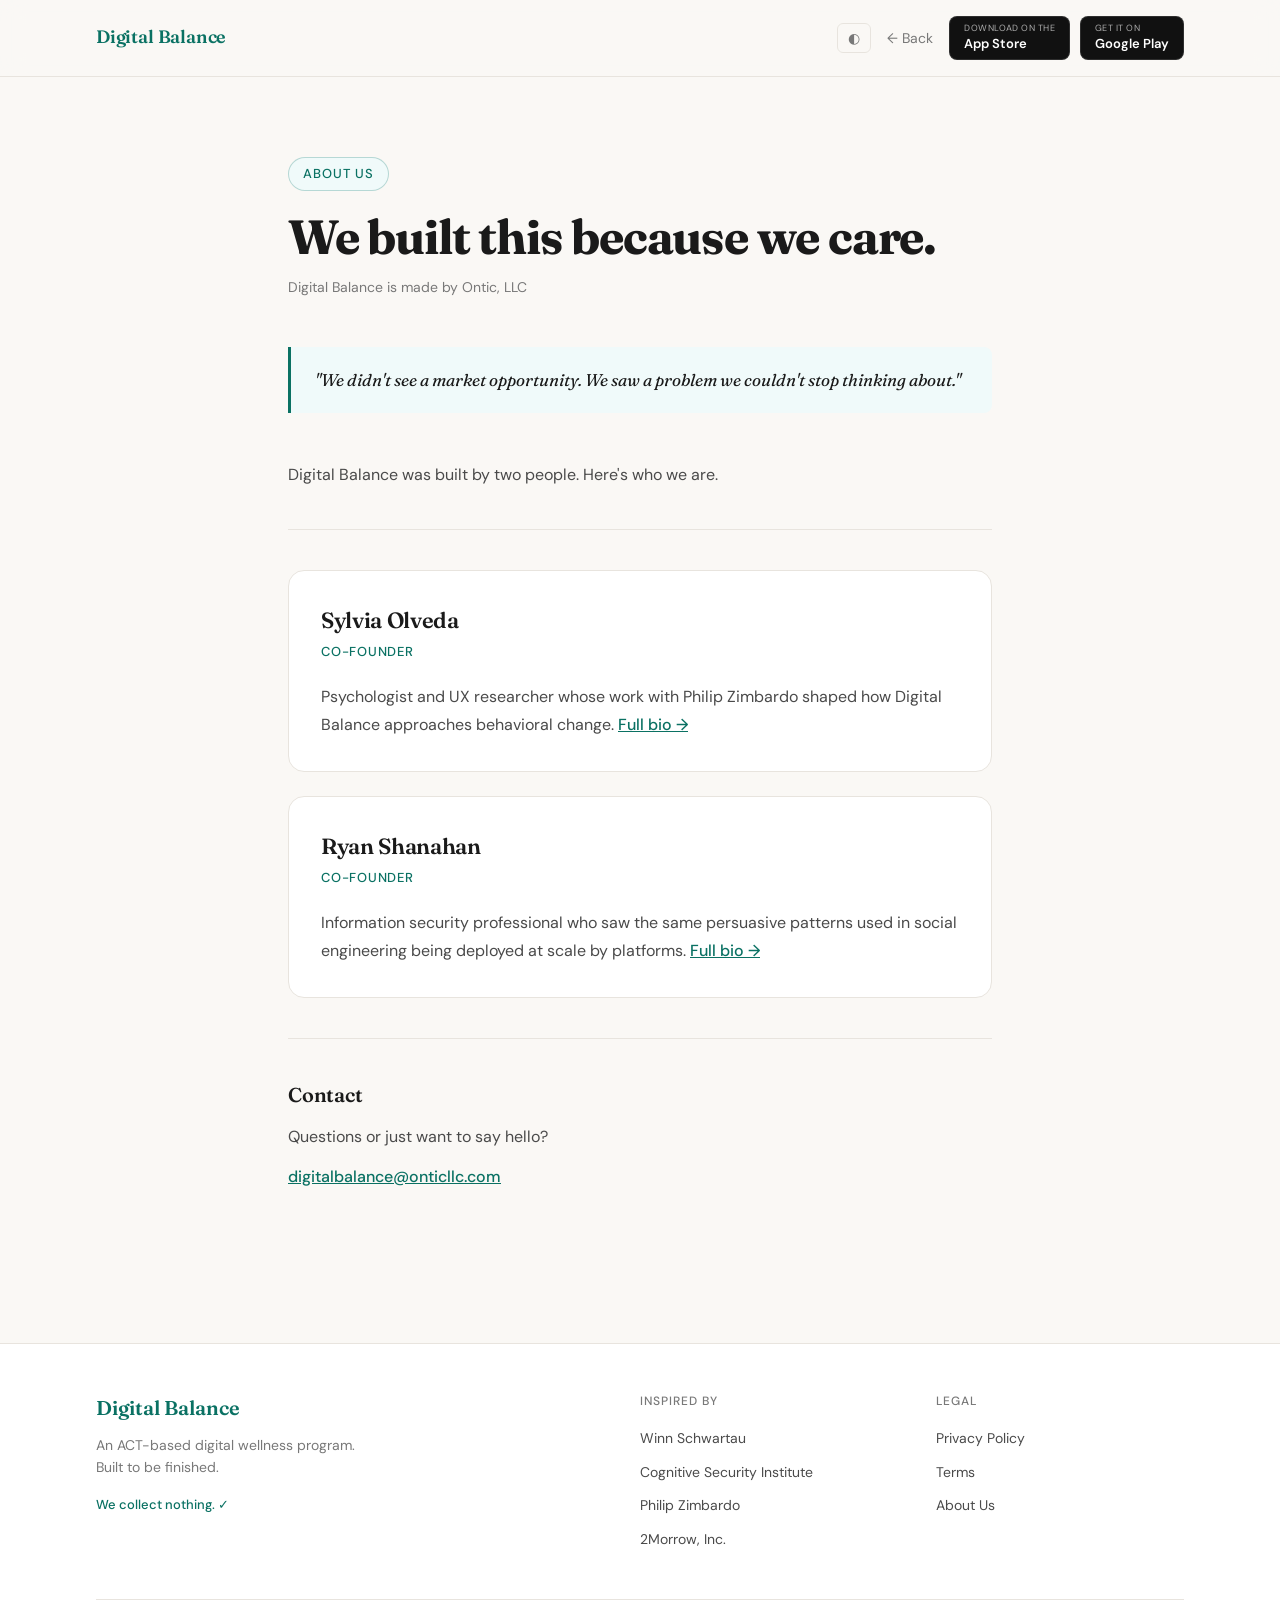
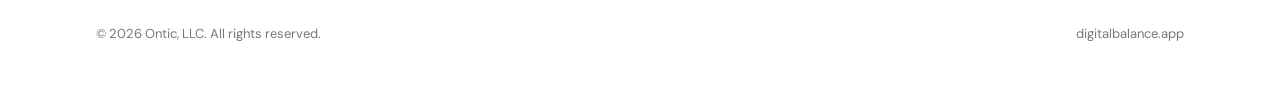
==== about.html @ 49942af8 "feat: replace buy buttons with App Store / Google Play badge placeholders Removes all "Start the Pro" ====
<!DOCTYPE html>
<html lang="en">
<head>
  <meta charset="UTF-8">
  <meta name="viewport" content="width=device-width, initial-scale=1.0">
  <meta name="description" content="About Digital Balance — the people who built it and why.">
  <title>About Us — Digital Balance</title>
  <link rel="preconnect" href="https://fonts.googleapis.com">
  <link rel="preconnect" href="https://fonts.gstatic.com" crossorigin>
  <link href="https://fonts.googleapis.com/css2?family=Fraunces:ital,opsz,wght@0,9..144,300;0,9..144,400;0,9..144,600;0,9..144,700;1,9..144,300;1,9..144,400&family=DM+Sans:wght@300;400;500&display=swap" rel="stylesheet">
  <style>
    *, *::before, *::after { box-sizing: border-box; margin: 0; padding: 0; }

    :root {
      --teal: #0a7163;
      --teal-light: #0d9488;
      --teal-bg: #f0fafa;
      --cream: #faf8f5;
      --ink: #1a1a1a;
      --ink-soft: #4a4a4a;
      --ink-muted: #787878;
      --border: #e8e4de;
      --card-bg: #ffffff;
      --page-bg: var(--cream);
      --max-w: 72rem;
    }

    @media (prefers-color-scheme: dark) {
      :root {
        --cream: #141210;
        --teal-bg: #0d2420;
        --ink: #f0ede8;
        --ink-soft: #c8c4be;
        --ink-muted: #8a8680;
        --border: #2a2722;
        --card-bg: #1e1c19;
        --page-bg: var(--cream);
      }
    }

    [data-theme="dark"] {
      --cream: #141210;
      --teal-bg: #0d2420;
      --ink: #f0ede8;
      --ink-soft: #c8c4be;
      --ink-muted: #8a8680;
      --border: #2a2722;
      --card-bg: #1e1c19;
      --page-bg: var(--cream);
    }

    [data-theme="light"] {
      --cream: #faf8f5;
      --teal-bg: #f0fafa;
      --ink: #1a1a1a;
      --ink-soft: #4a4a4a;
      --ink-muted: #787878;
      --border: #e8e4de;
      --card-bg: #ffffff;
      --page-bg: var(--cream);
    }

    html { scroll-behavior: smooth; }

    body {
      font-family: 'DM Sans', system-ui, sans-serif;
      background: var(--page-bg);
      color: var(--ink);
      line-height: 1.6;
      font-size: 1rem;
      transition: background 0.2s, color 0.2s;
    }

    .container {
      width: 100%;
      max-width: var(--max-w);
      margin: 0 auto;
      padding: 0 clamp(1rem, 5vw, 2rem);
    }

    nav {
      position: sticky;
      top: 0;
      z-index: 100;
      background: color-mix(in srgb, var(--page-bg) 85%, transparent);
      backdrop-filter: blur(12px);
      -webkit-backdrop-filter: blur(12px);
      border-bottom: 1px solid var(--border);
    }

    .nav-inner {
      display: flex;
      align-items: center;
      justify-content: space-between;
      padding: 1rem clamp(1rem, 5vw, 2rem);
      max-width: var(--max-w);
      margin: 0 auto;
    }

    .nav-logo {
      font-family: 'Fraunces', Georgia, serif;
      font-size: 1.125rem;
      font-weight: 600;
      color: var(--teal);
      text-decoration: none;
      letter-spacing: -0.01em;
    }

    .nav-actions {
      display: flex;
      align-items: center;
      gap: 1rem;
    }

    .theme-toggle {
      background: none;
      border: 1px solid var(--border);
      border-radius: 6px;
      color: var(--ink-muted);
      cursor: pointer;
      padding: 0.375rem 0.625rem;
      font-size: 0.875rem;
      transition: border-color 0.15s, color 0.15s;
    }

    .theme-toggle:hover { border-color: var(--teal); color: var(--teal); }

    .nav-cta {
      background: var(--teal);
      color: #fff;
      border: none;
      border-radius: 6px;
      padding: 0.5rem 1rem;
      font-family: 'DM Sans', sans-serif;
      font-size: 0.875rem;
      font-weight: 500;
      cursor: pointer;
      text-decoration: none;
      transition: opacity 0.15s;
    }

    .nav-cta:hover { opacity: 0.88; }

    .nav-back {
      color: var(--ink-muted);
      font-family: 'DM Sans', sans-serif;
      font-size: 0.875rem;
      font-weight: 400;
      text-decoration: none;
      transition: color 0.15s;
    }

    .nav-back:hover { color: var(--teal); }

    /* ── Content ── */
    .policy-wrap {
      max-width: 48rem;
      margin: 0 auto;
      padding: clamp(3rem, 8vw, 5rem) clamp(1rem, 5vw, 2rem) clamp(4rem, 10vw, 7rem);
    }

    .policy-eyebrow {
      display: inline-block;
      font-size: 0.8125rem;
      font-weight: 500;
      letter-spacing: 0.08em;
      text-transform: uppercase;
      color: var(--teal);
      margin-bottom: 1.25rem;
      background: var(--teal-bg);
      padding: 0.375rem 0.875rem;
      border-radius: 100px;
      border: 1px solid color-mix(in srgb, var(--teal) 25%, transparent);
    }

    .policy-title {
      font-family: 'Fraunces', Georgia, serif;
      font-size: clamp(2rem, 5vw, 3rem);
      font-weight: 700;
      line-height: 1.1;
      letter-spacing: -0.025em;
      color: var(--ink);
      margin-bottom: 0.75rem;
    }

    .policy-meta {
      font-size: 0.875rem;
      color: var(--ink-muted);
      margin-bottom: 3rem;
    }

    .policy-irony {
      background: var(--teal-bg);
      border-left: 3px solid var(--teal);
      border-radius: 0 8px 8px 0;
      padding: 1.25rem 1.5rem;
      margin-bottom: 3rem;
      font-family: 'Fraunces', Georgia, serif;
      font-style: italic;
      font-size: 1.0625rem;
      color: var(--ink);
      line-height: 1.55;
    }

    .policy-section {
      margin-bottom: 2.5rem;
    }

    .policy-section h2 {
      font-family: 'Fraunces', Georgia, serif;
      font-size: 1.25rem;
      font-weight: 600;
      color: var(--ink);
      letter-spacing: -0.01em;
      margin-bottom: 0.75rem;
    }

    .policy-section p {
      font-size: 1rem;
      color: var(--ink-soft);
      line-height: 1.75;
      margin-bottom: 0.75rem;
    }

    .policy-section p:last-child { margin-bottom: 0; }

    .divider {
      border: none;
      border-top: 1px solid var(--border);
      margin: 2.5rem 0;
    }

    /* ── Bio cards ── */
    .bio-card {
      background: var(--card-bg);
      border: 1px solid var(--border);
      border-radius: 16px;
      padding: 2rem;
      margin-bottom: 1.5rem;
    }

    .bio-name {
      font-family: 'Fraunces', Georgia, serif;
      font-size: 1.375rem;
      font-weight: 600;
      color: var(--ink);
      letter-spacing: -0.015em;
      margin-bottom: 0.25rem;
    }

    .bio-role {
      font-size: 0.8125rem;
      font-weight: 500;
      letter-spacing: 0.06em;
      text-transform: uppercase;
      color: var(--teal);
      margin-bottom: 1.25rem;
    }

    .bio-body {
      font-size: 1rem;
      color: var(--ink-soft);
      line-height: 1.75;
    }

    .bio-body p { margin-bottom: 0.75rem; }
    .bio-body p:last-child { margin-bottom: 0; }

    .bio-placeholder {
      font-size: 0.9375rem;
      color: var(--ink-muted);
      font-style: italic;
      background: var(--teal-bg);
      border-radius: 8px;
      padding: 1rem 1.25rem;
      border: 1px dashed color-mix(in srgb, var(--teal) 30%, transparent);
    }

    /* ── Footer ── */
    footer {
      border-top: 1px solid var(--border);
      padding: 3rem 0;
      background: var(--card-bg);
    }

    .footer-inner {
      display: grid;
      grid-template-columns: 1fr;
      gap: 2rem;
    }

    @media (min-width: 700px) {
      .footer-inner {
        grid-template-columns: 2fr 1fr 1fr;
        gap: 3rem;
      }
    }

    .footer-brand {
      font-family: 'Fraunces', Georgia, serif;
      font-size: 1.25rem;
      font-weight: 600;
      color: var(--teal);
      margin-bottom: 0.625rem;
    }

    .footer-tagline {
      font-size: 0.875rem;
      color: var(--ink-muted);
      line-height: 1.6;
    }

    .footer-col h4 {
      font-size: 0.75rem;
      font-weight: 500;
      letter-spacing: 0.08em;
      text-transform: uppercase;
      color: var(--ink-muted);
      margin-bottom: 0.875rem;
    }

    .footer-col ul { list-style: none; }
    .footer-col li { margin-bottom: 0.5rem; }
    .footer-col a {
      font-size: 0.875rem;
      color: var(--ink-soft);
      text-decoration: none;
      transition: color 0.15s;
    }
    .footer-col a:hover { color: var(--teal); }

    .footer-bottom {
      margin-top: 2.5rem;
      padding-top: 1.5rem;
      border-top: 1px solid var(--border);
      display: flex;
      flex-wrap: wrap;
      justify-content: space-between;
      align-items: center;
      gap: 0.75rem;
    }

    .footer-bottom p {
      font-size: 0.8125rem;
      color: var(--ink-muted);
    }

    .footer-privacy {
      font-size: 0.8125rem;
      color: var(--teal);
      font-weight: 500;
    }

    .store-badges {
      display: flex;
      flex-wrap: wrap;
      gap: 0.625rem;
      align-items: center;
    }

    .badge-store {
      display: inline-flex;
      flex-direction: column;
      align-items: flex-start;
      background: #111111;
      color: #fff;
      border-radius: 10px;
      padding: 0.625rem 1.25rem;
      text-decoration: none;
      transition: opacity 0.15s, transform 0.1s;
      border: 1px solid rgba(255,255,255,0.12);
      min-width: 9rem;
    }

    .badge-store:hover { opacity: 0.82; }
    .badge-store:active { transform: scale(0.97); }

    .badge-store-sub {
      font-size: 0.6rem;
      font-weight: 400;
      letter-spacing: 0.05em;
      text-transform: uppercase;
      color: rgba(255,255,255,0.65);
      line-height: 1;
      margin-bottom: 0.1875rem;
    }

    .badge-store-name {
      font-family: 'DM Sans', sans-serif;
      font-size: 0.9375rem;
      font-weight: 600;
      color: #fff;
      line-height: 1.2;
    }

    .badge-store--sm {
      padding: 0.4375rem 0.875rem;
      border-radius: 8px;
      min-width: 0;
    }

    .badge-store--sm .badge-store-sub { font-size: 0.5625rem; }
    .badge-store--sm .badge-store-name { font-size: 0.8125rem; }
  </style>
</head>
<body>

  <nav>
    <div class="nav-inner">
      <a href="#" class="nav-logo">Digital Balance</a>
      <div class="nav-actions">
        <button class="theme-toggle" onclick="toggleTheme()" aria-label="Toggle dark mode">◐</button>
        <a href="index.html" class="nav-back">← Back</a>
        <div class="store-badges">
          <a href="#" class="badge-store badge-store--sm">
            <span class="badge-store-sub">Download on the</span>
            <span class="badge-store-name">App Store</span>
          </a>
          <a href="#" class="badge-store badge-store--sm">
            <span class="badge-store-sub">Get it on</span>
            <span class="badge-store-name">Google Play</span>
          </a>
        </div>
      </div>
    </div>
  </nav>

  <div class="policy-wrap">
    <span class="policy-eyebrow">About Us</span>
    <h1 class="policy-title">We built this because we care.</h1>
    <p class="policy-meta">Digital Balance is made by Ontic, LLC</p>

    <blockquote class="policy-irony">
      "We didn't see a market opportunity. We saw a problem we couldn't stop thinking about."
    </blockquote>

    <div class="policy-section">
      <p>Digital Balance was built by two people. Here's who we are.</p>
    </div>

    <hr class="divider">

    <div class="bio-card">
      <div class="bio-name">Sylvia Olveda</div>
      <div class="bio-role">Co-founder</div>
      <div class="bio-body">
        <p>Psychologist and UX researcher whose work with Philip Zimbardo shaped how Digital Balance approaches behavioral change. <a href="https://onticllc.com/#team" style="color: var(--teal); font-weight: 500;">Full bio →</a></p>
      </div>
    </div>

    <div class="bio-card">
      <div class="bio-name">Ryan Shanahan</div>
      <div class="bio-role">Co-founder</div>
      <div class="bio-body">
        <p>Information security professional who saw the same persuasive patterns used in social engineering being deployed at scale by platforms. <a href="https://onticllc.com/#team" style="color: var(--teal); font-weight: 500;">Full bio →</a></p>
      </div>
    </div>

    <hr class="divider">

    <div class="policy-section">
      <h2>Contact</h2>
      <p>Questions or just want to say hello?</p>
      <p><a href="mailto:digitalbalance@onticllc.com" style="color: var(--teal); font-weight: 500;">digitalbalance@onticllc.com</a></p>
    </div>
  </div>

  <footer>
    <div class="container">
      <div class="footer-inner">
        <div>
          <div class="footer-brand">Digital Balance</div>
          <p class="footer-tagline">An ACT-based digital wellness program.<br>Built to be finished.</p>
          <p class="footer-privacy" style="margin-top: 1rem;">We collect nothing. ✓</p>
        </div>
        <div class="footer-col">
          <h4>Inspired by</h4>
          <ul>
            <li><a href="https://en.wikipedia.org/wiki/Winn_Schwartau" target="_blank" rel="noopener">Winn Schwartau</a></li>
            <li><a href="https://cognitivesecurityinstitute.org" target="_blank" rel="noopener">Cognitive Security Institute</a></li>
            <li><a href="https://en.wikipedia.org/wiki/Philip_Zimbardo" target="_blank" rel="noopener">Philip Zimbardo</a></li>
            <li><a href="https://www.2morrowinc.com" target="_blank" rel="noopener">2Morrow, Inc.</a></li>
          </ul>
        </div>
        <div class="footer-col">
          <h4>Legal</h4>
          <ul>
            <li><a href="privacy.html">Privacy Policy</a></li>
            <li><a href="terms.html">Terms</a></li>
            <li><a href="about.html">About Us</a></li>
          </ul>
        </div>
      </div>
      <div class="footer-bottom">
        <p>© 2026 Ontic, LLC. All rights reserved.</p>
        <p>digitalbalance.app</p>
      </div>
    </div>
  </footer>

  <script>
    const root = document.documentElement;
    const stored = localStorage.getItem('theme');
    const prefersDark = window.matchMedia('(prefers-color-scheme: dark)').matches;

    if (stored) {
      root.setAttribute('data-theme', stored);
    } else if (prefersDark) {
      root.setAttribute('data-theme', 'dark');
    }

    function toggleTheme() {
      const current = root.getAttribute('data-theme');
      const next = current === 'dark' ? 'light' : 'dark';
      root.setAttribute('data-theme', next);
      localStorage.setItem('theme', next);
    }
  </script>
</body>
</html>
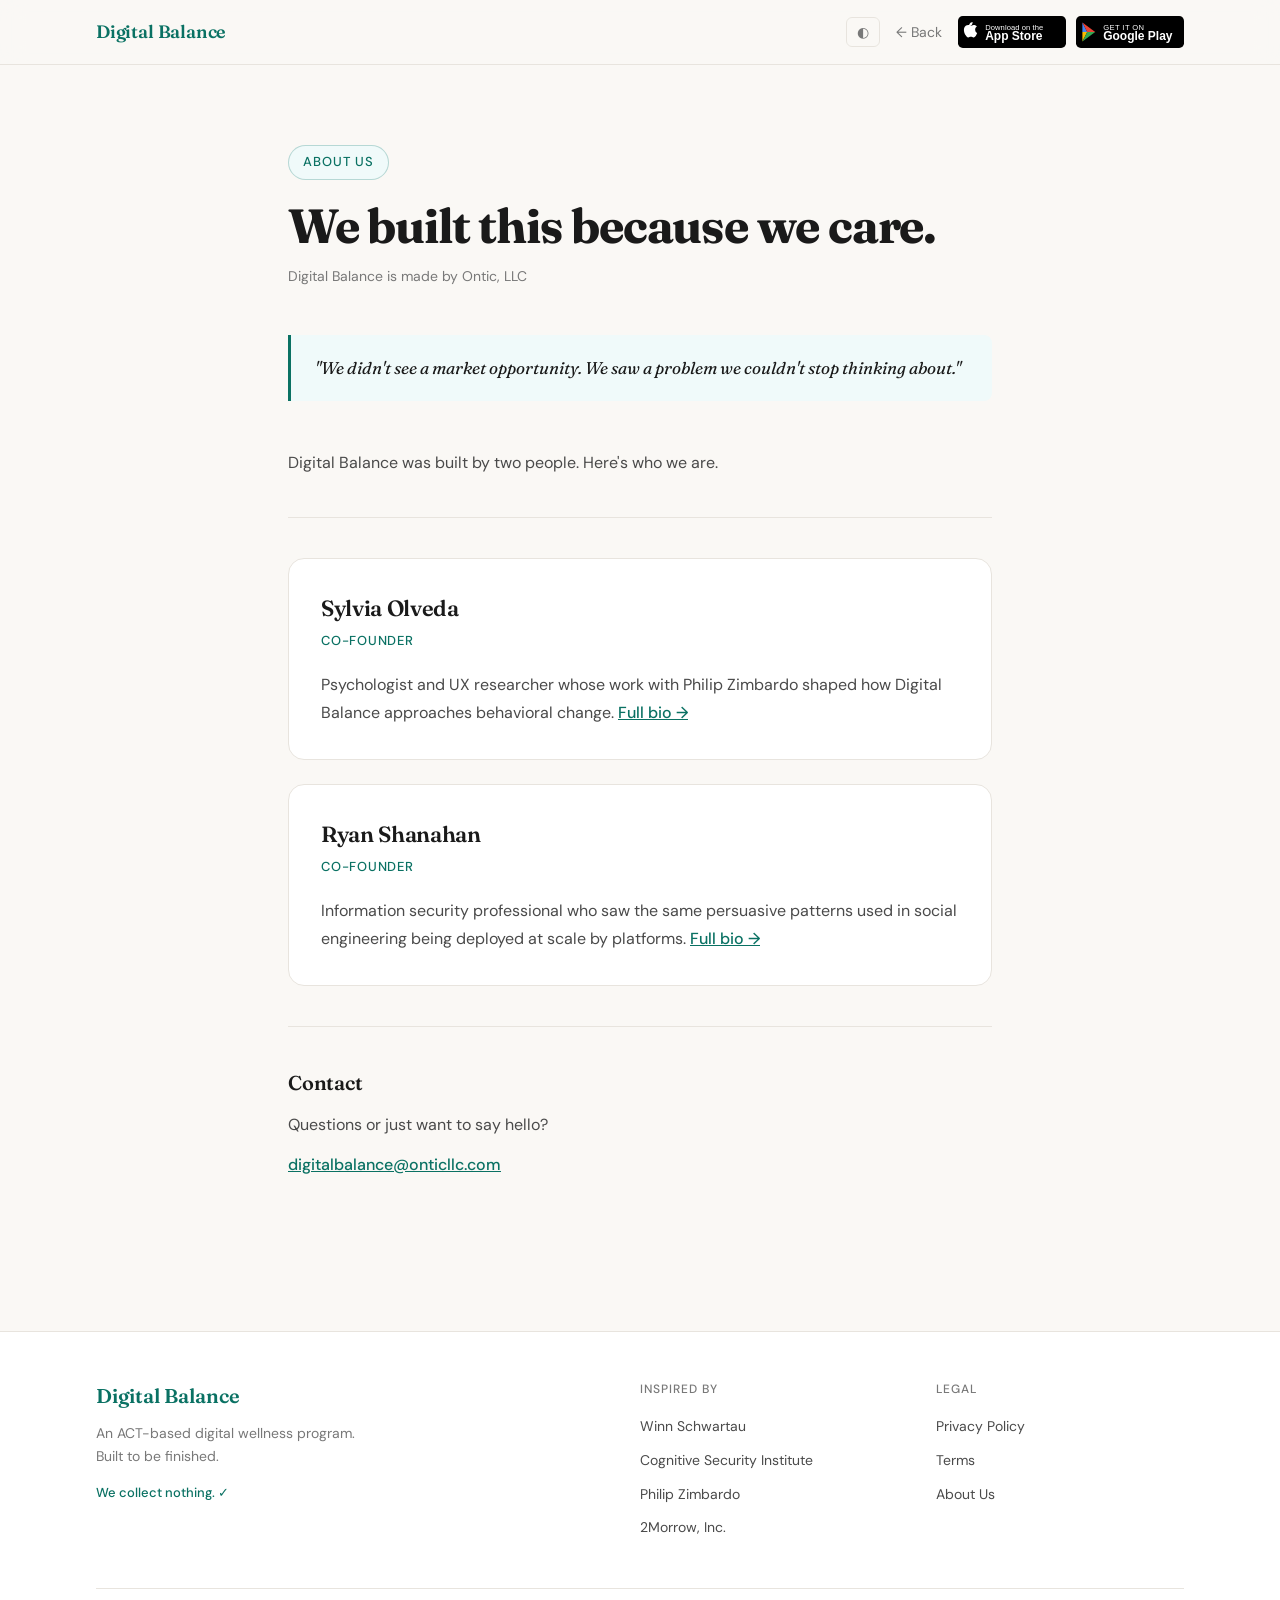
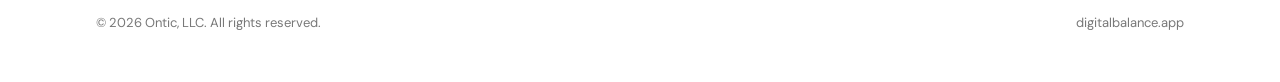
==== commit e501ced4: "feat: replace custom badge buttons with official App Store / Google Play SVG badges Adds app-store-b" ====
--- a/about.html
+++ b/about.html
@@ -358,49 +358,15 @@
       align-items: center;
     }
 
-    .badge-store {
-      display: inline-flex;
-      flex-direction: column;
-      align-items: flex-start;
-      background: #111111;
-      color: #fff;
-      border-radius: 10px;
-      padding: 0.625rem 1.25rem;
+    .store-badge-link {
+      display: inline-block;
       text-decoration: none;
       transition: opacity 0.15s, transform 0.1s;
-      border: 1px solid rgba(255,255,255,0.12);
-      min-width: 9rem;
-    }
-
-    .badge-store:hover { opacity: 0.82; }
-    .badge-store:active { transform: scale(0.97); }
-
-    .badge-store-sub {
-      font-size: 0.6rem;
-      font-weight: 400;
-      letter-spacing: 0.05em;
-      text-transform: uppercase;
-      color: rgba(255,255,255,0.65);
-      line-height: 1;
-      margin-bottom: 0.1875rem;
-    }
-
-    .badge-store-name {
-      font-family: 'DM Sans', sans-serif;
-      font-size: 0.9375rem;
-      font-weight: 600;
-      color: #fff;
-      line-height: 1.2;
-    }
-
-    .badge-store--sm {
-      padding: 0.4375rem 0.875rem;
-      border-radius: 8px;
-      min-width: 0;
-    }
-
-    .badge-store--sm .badge-store-sub { font-size: 0.5625rem; }
-    .badge-store--sm .badge-store-name { font-size: 0.8125rem; }
+    }
+
+    .store-badge-link:hover { opacity: 0.82; }
+    .store-badge-link:active { transform: scale(0.97); }
+    .store-badge-link img { display: block; }
   </style>
 </head>
 <body>
@@ -412,13 +378,11 @@
         <button class="theme-toggle" onclick="toggleTheme()" aria-label="Toggle dark mode">◐</button>
         <a href="index.html" class="nav-back">← Back</a>
         <div class="store-badges">
-          <a href="#" class="badge-store badge-store--sm">
-            <span class="badge-store-sub">Download on the</span>
-            <span class="badge-store-name">App Store</span>
+          <a href="#" class="store-badge-link" aria-label="Download on the App Store">
+            <img src="app-store-badge.svg" alt="Download on the App Store" width="108" height="32">
           </a>
-          <a href="#" class="badge-store badge-store--sm">
-            <span class="badge-store-sub">Get it on</span>
-            <span class="badge-store-name">Google Play</span>
+          <a href="#" class="store-badge-link" aria-label="Get it on Google Play">
+            <img src="google-play-badge.svg" alt="Get it on Google Play" width="108" height="32">
           </a>
         </div>
       </div>
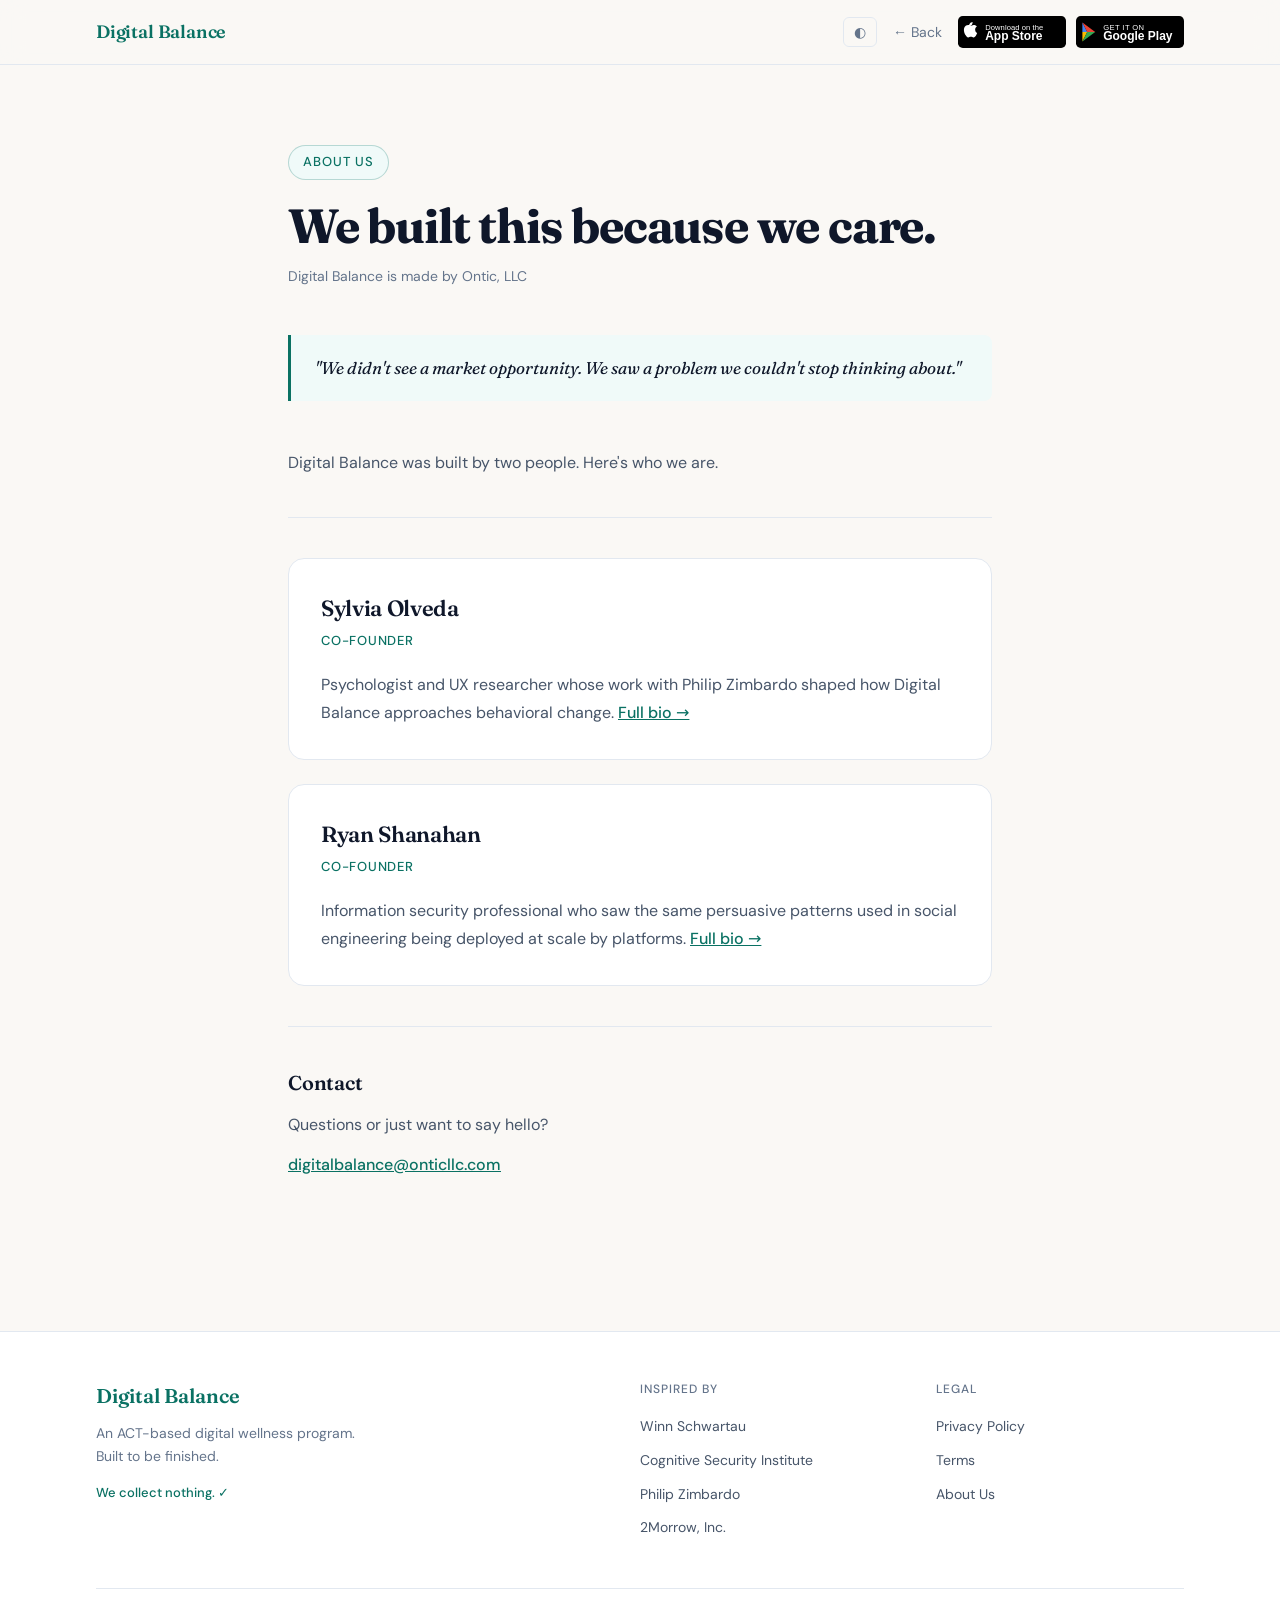
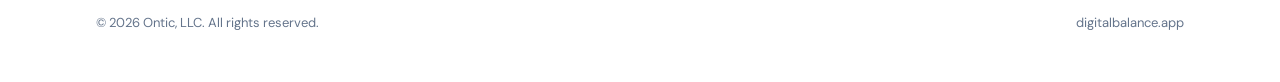
==== commit aacdbd25: "feat(site): realign with the app's current design and content The May redesign mirrored the app's lo" ====
--- a/about.html
+++ b/about.html
@@ -5,58 +5,67 @@
   <meta name="viewport" content="width=device-width, initial-scale=1.0">
   <meta name="description" content="About Digital Balance — the people who built it and why.">
   <title>About Us — Digital Balance</title>
-  <link rel="preconnect" href="https://fonts.googleapis.com">
-  <link rel="preconnect" href="https://fonts.gstatic.com" crossorigin>
-  <link href="https://fonts.googleapis.com/css2?family=Fraunces:ital,opsz,wght@0,9..144,300;0,9..144,400;0,9..144,600;0,9..144,700;1,9..144,300;1,9..144,400&family=DM+Sans:wght@300;400;500&display=swap" rel="stylesheet">
+  <link rel="stylesheet" href="fonts.css">
   <style>
     *, *::before, *::after { box-sizing: border-box; margin: 0; padding: 0; }
 
     :root {
       --teal: #0a7163;
-      --teal-light: #0d9488;
-      --teal-bg: #f0fafa;
+      --teal-light: #128f83;
+      --teal-bg: #f0faf9;
       --cream: #faf8f5;
-      --ink: #1a1a1a;
-      --ink-soft: #4a4a4a;
-      --ink-muted: #787878;
-      --border: #e8e4de;
+      --ink: #0f172a;
+      --ink-soft: #475569;
+      --ink-muted: #64748b;
+      --border: #e2e8f0;
       --card-bg: #ffffff;
+      --on-teal: #ffffff;
       --page-bg: var(--cream);
       --max-w: 72rem;
     }
 
+    /* Dark palette matches the app: green-tinted near-black drawn from the brand teal. */
     @media (prefers-color-scheme: dark) {
       :root {
-        --cream: #141210;
-        --teal-bg: #0d2420;
-        --ink: #f0ede8;
-        --ink-soft: #c8c4be;
-        --ink-muted: #8a8680;
-        --border: #2a2722;
-        --card-bg: #1e1c19;
+        --teal: #3fbfae;
+        --teal-light: #3a9a8c;
+        --teal-bg: #14302b;
+        --cream: #0e1513;
+        --ink: #eef3f1;
+        --ink-soft: #a3b3af;
+        --ink-muted: #7f8f8b;
+        --border: #2a3532;
+        --card-bg: #18211f;
+        --on-teal: #062421;
         --page-bg: var(--cream);
       }
     }
 
     [data-theme="dark"] {
-      --cream: #141210;
-      --teal-bg: #0d2420;
-      --ink: #f0ede8;
-      --ink-soft: #c8c4be;
-      --ink-muted: #8a8680;
-      --border: #2a2722;
-      --card-bg: #1e1c19;
+      --teal: #3fbfae;
+      --teal-light: #3a9a8c;
+      --teal-bg: #14302b;
+      --cream: #0e1513;
+      --ink: #eef3f1;
+      --ink-soft: #a3b3af;
+      --ink-muted: #7f8f8b;
+      --border: #2a3532;
+      --card-bg: #18211f;
+      --on-teal: #062421;
       --page-bg: var(--cream);
     }
 
     [data-theme="light"] {
+      --teal: #0a7163;
+      --teal-light: #128f83;
+      --teal-bg: #f0faf9;
       --cream: #faf8f5;
-      --teal-bg: #f0fafa;
-      --ink: #1a1a1a;
-      --ink-soft: #4a4a4a;
-      --ink-muted: #787878;
-      --border: #e8e4de;
+      --ink: #0f172a;
+      --ink-soft: #475569;
+      --ink-muted: #64748b;
+      --border: #e2e8f0;
       --card-bg: #ffffff;
+      --on-teal: #ffffff;
       --page-bg: var(--cream);
     }
 
@@ -127,7 +136,7 @@
 
     .nav-cta {
       background: var(--teal);
-      color: #fff;
+      color: var(--on-teal);
       border: none;
       border-radius: 6px;
       padding: 0.5rem 1rem;
--- a/fonts.css
+++ b/fonts.css
@@ -0,0 +1,30 @@
+/* Self-hosted so visiting the site sends nothing to a third party, matching the app,
+   which bundles the same variable fonts. Latin subset, from @fontsource-variable (SIL OFL 1.1). */
+@font-face {
+  font-family: 'DM Sans';
+  font-style: normal;
+  font-weight: 100 1000;
+  font-display: swap;
+  src: url(fonts/dm-sans-latin-wght-normal.woff2) format('woff2');
+}
+@font-face {
+  font-family: 'DM Sans';
+  font-style: italic;
+  font-weight: 100 1000;
+  font-display: swap;
+  src: url(fonts/dm-sans-latin-wght-italic.woff2) format('woff2');
+}
+@font-face {
+  font-family: 'Fraunces';
+  font-style: normal;
+  font-weight: 100 900;
+  font-display: swap;
+  src: url(fonts/fraunces-latin-opsz-normal.woff2) format('woff2');
+}
+@font-face {
+  font-family: 'Fraunces';
+  font-style: italic;
+  font-weight: 100 900;
+  font-display: swap;
+  src: url(fonts/fraunces-latin-opsz-italic.woff2) format('woff2');
+}
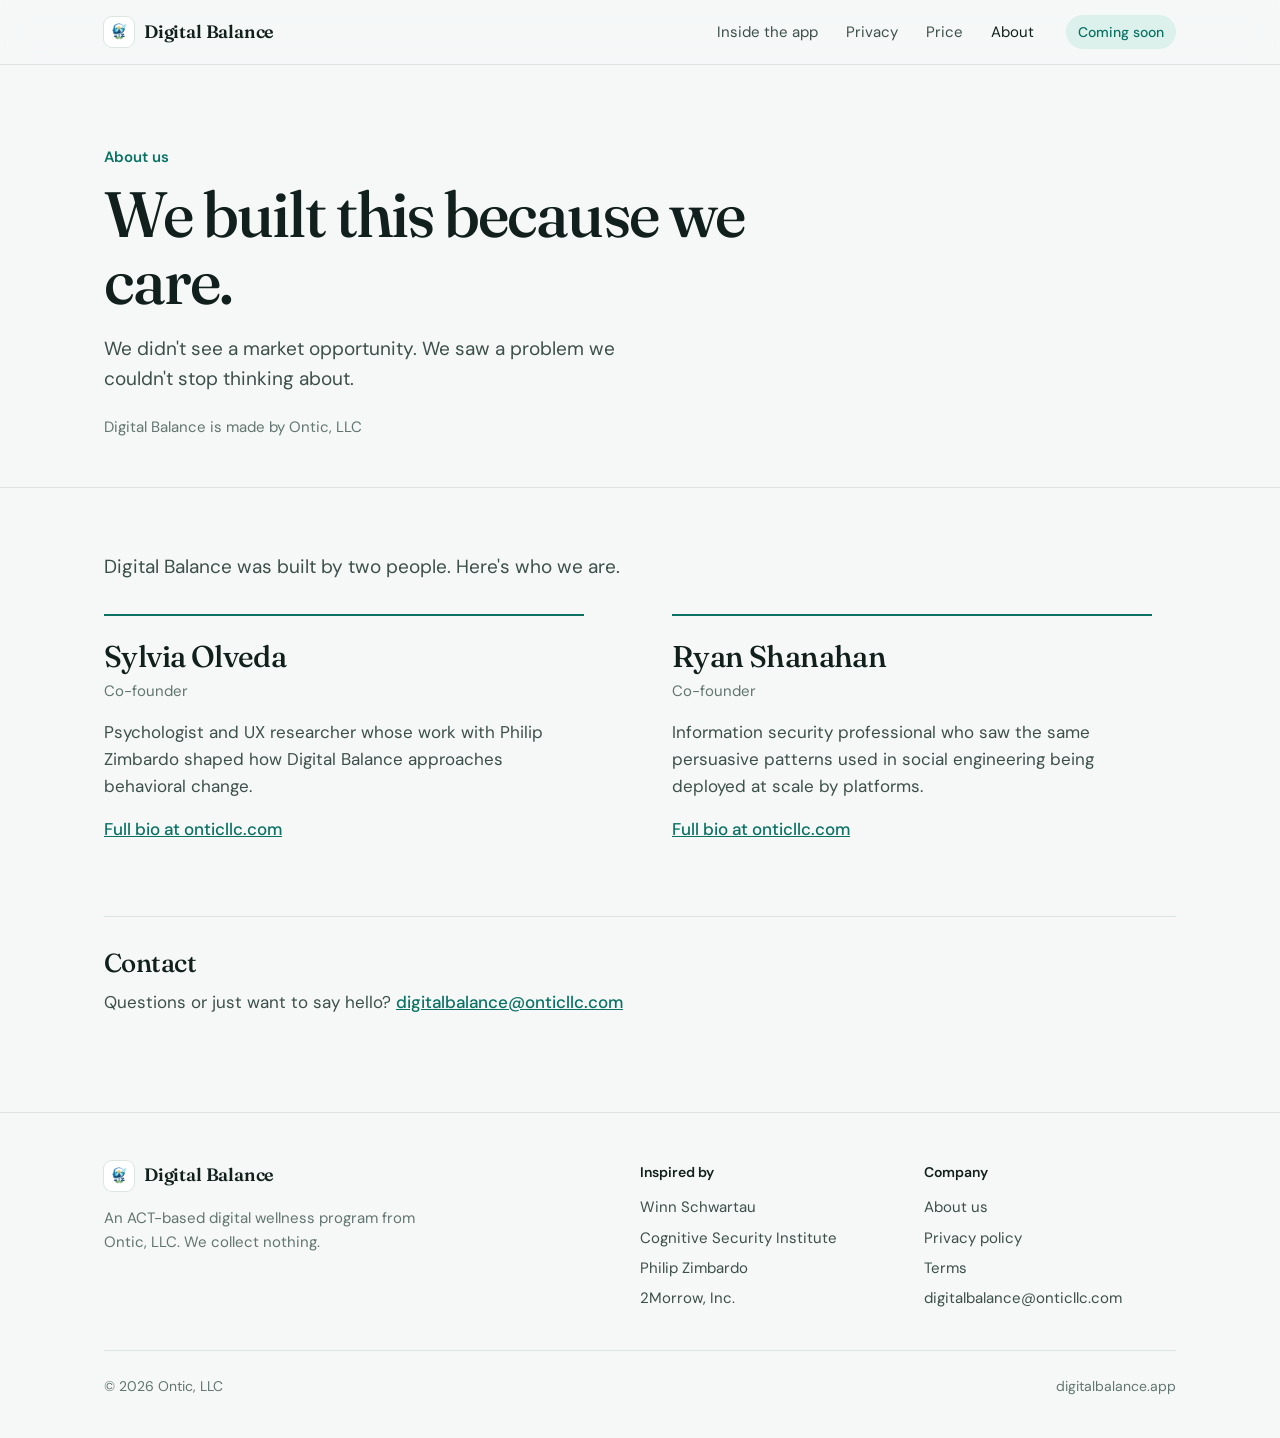
==== commit da5f1ee6: "feat(site): redesign all pages around the program and real app screens - Home: the course drawn as 2" ====
--- a/about.html
+++ b/about.html
@@ -3,450 +3,79 @@
 <head>
   <meta charset="UTF-8">
   <meta name="viewport" content="width=device-width, initial-scale=1.0">
-  <meta name="description" content="About Digital Balance — the people who built it and why.">
-  <title>About Us — Digital Balance</title>
+  <meta name="description" content="About Digital Balance: the people who built it and why.">
+  <title>About us | Digital Balance</title>
   <link rel="stylesheet" href="fonts.css">
+  <link rel="stylesheet" href="site.css">
   <style>
-    *, *::before, *::after { box-sizing: border-box; margin: 0; padding: 0; }
-
-    :root {
-      --teal: #0a7163;
-      --teal-light: #128f83;
-      --teal-bg: #f0faf9;
-      --cream: #faf8f5;
-      --ink: #0f172a;
-      --ink-soft: #475569;
-      --ink-muted: #64748b;
-      --border: #e2e8f0;
-      --card-bg: #ffffff;
-      --on-teal: #ffffff;
-      --page-bg: var(--cream);
-      --max-w: 72rem;
-    }
-
-    /* Dark palette matches the app: green-tinted near-black drawn from the brand teal. */
-    @media (prefers-color-scheme: dark) {
-      :root {
-        --teal: #3fbfae;
-        --teal-light: #3a9a8c;
-        --teal-bg: #14302b;
-        --cream: #0e1513;
-        --ink: #eef3f1;
-        --ink-soft: #a3b3af;
-        --ink-muted: #7f8f8b;
-        --border: #2a3532;
-        --card-bg: #18211f;
-        --on-teal: #062421;
-        --page-bg: var(--cream);
-      }
-    }
-
-    [data-theme="dark"] {
-      --teal: #3fbfae;
-      --teal-light: #3a9a8c;
-      --teal-bg: #14302b;
-      --cream: #0e1513;
-      --ink: #eef3f1;
-      --ink-soft: #a3b3af;
-      --ink-muted: #7f8f8b;
-      --border: #2a3532;
-      --card-bg: #18211f;
-      --on-teal: #062421;
-      --page-bg: var(--cream);
-    }
-
-    [data-theme="light"] {
-      --teal: #0a7163;
-      --teal-light: #128f83;
-      --teal-bg: #f0faf9;
-      --cream: #faf8f5;
-      --ink: #0f172a;
-      --ink-soft: #475569;
-      --ink-muted: #64748b;
-      --border: #e2e8f0;
-      --card-bg: #ffffff;
-      --on-teal: #ffffff;
-      --page-bg: var(--cream);
-    }
-
-    html { scroll-behavior: smooth; }
-
-    body {
-      font-family: 'DM Sans', system-ui, sans-serif;
-      background: var(--page-bg);
-      color: var(--ink);
-      line-height: 1.6;
-      font-size: 1rem;
-      transition: background 0.2s, color 0.2s;
-    }
-
-    .container {
-      width: 100%;
-      max-width: var(--max-w);
-      margin: 0 auto;
-      padding: 0 clamp(1rem, 5vw, 2rem);
-    }
-
-    nav {
-      position: sticky;
-      top: 0;
-      z-index: 100;
-      background: color-mix(in srgb, var(--page-bg) 85%, transparent);
-      backdrop-filter: blur(12px);
-      -webkit-backdrop-filter: blur(12px);
-      border-bottom: 1px solid var(--border);
-    }
-
-    .nav-inner {
-      display: flex;
-      align-items: center;
-      justify-content: space-between;
-      padding: 1rem clamp(1rem, 5vw, 2rem);
-      max-width: var(--max-w);
-      margin: 0 auto;
-    }
-
-    .nav-logo {
-      font-family: 'Fraunces', Georgia, serif;
-      font-size: 1.125rem;
-      font-weight: 600;
-      color: var(--teal);
-      text-decoration: none;
-      letter-spacing: -0.01em;
-    }
-
-    .nav-actions {
-      display: flex;
-      align-items: center;
-      gap: 1rem;
-    }
-
-    .theme-toggle {
-      background: none;
-      border: 1px solid var(--border);
-      border-radius: 6px;
-      color: var(--ink-muted);
-      cursor: pointer;
-      padding: 0.375rem 0.625rem;
-      font-size: 0.875rem;
-      transition: border-color 0.15s, color 0.15s;
-    }
-
-    .theme-toggle:hover { border-color: var(--teal); color: var(--teal); }
-
-    .nav-cta {
-      background: var(--teal);
-      color: var(--on-teal);
-      border: none;
-      border-radius: 6px;
-      padding: 0.5rem 1rem;
-      font-family: 'DM Sans', sans-serif;
-      font-size: 0.875rem;
-      font-weight: 500;
-      cursor: pointer;
-      text-decoration: none;
-      transition: opacity 0.15s;
-    }
-
-    .nav-cta:hover { opacity: 0.88; }
-
-    .nav-back {
-      color: var(--ink-muted);
-      font-family: 'DM Sans', sans-serif;
-      font-size: 0.875rem;
-      font-weight: 400;
-      text-decoration: none;
-      transition: color 0.15s;
-    }
-
-    .nav-back:hover { color: var(--teal); }
-
-    /* ── Content ── */
-    .policy-wrap {
-      max-width: 48rem;
-      margin: 0 auto;
-      padding: clamp(3rem, 8vw, 5rem) clamp(1rem, 5vw, 2rem) clamp(4rem, 10vw, 7rem);
-    }
-
-    .policy-eyebrow {
-      display: inline-block;
-      font-size: 0.8125rem;
-      font-weight: 500;
-      letter-spacing: 0.08em;
-      text-transform: uppercase;
-      color: var(--teal);
-      margin-bottom: 1.25rem;
-      background: var(--teal-bg);
-      padding: 0.375rem 0.875rem;
-      border-radius: 100px;
-      border: 1px solid color-mix(in srgb, var(--teal) 25%, transparent);
-    }
-
-    .policy-title {
-      font-family: 'Fraunces', Georgia, serif;
-      font-size: clamp(2rem, 5vw, 3rem);
-      font-weight: 700;
-      line-height: 1.1;
-      letter-spacing: -0.025em;
-      color: var(--ink);
-      margin-bottom: 0.75rem;
-    }
-
-    .policy-meta {
-      font-size: 0.875rem;
-      color: var(--ink-muted);
-      margin-bottom: 3rem;
-    }
-
-    .policy-irony {
-      background: var(--teal-bg);
-      border-left: 3px solid var(--teal);
-      border-radius: 0 8px 8px 0;
-      padding: 1.25rem 1.5rem;
-      margin-bottom: 3rem;
-      font-family: 'Fraunces', Georgia, serif;
-      font-style: italic;
-      font-size: 1.0625rem;
-      color: var(--ink);
-      line-height: 1.55;
-    }
-
-    .policy-section {
-      margin-bottom: 2.5rem;
-    }
-
-    .policy-section h2 {
-      font-family: 'Fraunces', Georgia, serif;
-      font-size: 1.25rem;
-      font-weight: 600;
-      color: var(--ink);
-      letter-spacing: -0.01em;
-      margin-bottom: 0.75rem;
-    }
-
-    .policy-section p {
-      font-size: 1rem;
-      color: var(--ink-soft);
-      line-height: 1.75;
-      margin-bottom: 0.75rem;
-    }
-
-    .policy-section p:last-child { margin-bottom: 0; }
-
-    .divider {
-      border: none;
-      border-top: 1px solid var(--border);
-      margin: 2.5rem 0;
-    }
-
-    /* ── Bio cards ── */
-    .bio-card {
-      background: var(--card-bg);
-      border: 1px solid var(--border);
-      border-radius: 16px;
-      padding: 2rem;
-      margin-bottom: 1.5rem;
-    }
-
-    .bio-name {
-      font-family: 'Fraunces', Georgia, serif;
-      font-size: 1.375rem;
-      font-weight: 600;
-      color: var(--ink);
-      letter-spacing: -0.015em;
-      margin-bottom: 0.25rem;
-    }
-
-    .bio-role {
-      font-size: 0.8125rem;
-      font-weight: 500;
-      letter-spacing: 0.06em;
-      text-transform: uppercase;
-      color: var(--teal);
-      margin-bottom: 1.25rem;
-    }
-
-    .bio-body {
-      font-size: 1rem;
-      color: var(--ink-soft);
-      line-height: 1.75;
-    }
-
-    .bio-body p { margin-bottom: 0.75rem; }
-    .bio-body p:last-child { margin-bottom: 0; }
-
-    .bio-placeholder {
-      font-size: 0.9375rem;
-      color: var(--ink-muted);
-      font-style: italic;
-      background: var(--teal-bg);
-      border-radius: 8px;
-      padding: 1rem 1.25rem;
-      border: 1px dashed color-mix(in srgb, var(--teal) 30%, transparent);
-    }
-
-    /* ── Footer ── */
-    footer {
-      border-top: 1px solid var(--border);
-      padding: 3rem 0;
-      background: var(--card-bg);
-    }
-
-    .footer-inner {
-      display: grid;
-      grid-template-columns: 1fr;
-      gap: 2rem;
-    }
-
-    @media (min-width: 700px) {
-      .footer-inner {
-        grid-template-columns: 2fr 1fr 1fr;
-        gap: 3rem;
-      }
-    }
-
-    .footer-brand {
-      font-family: 'Fraunces', Georgia, serif;
-      font-size: 1.25rem;
-      font-weight: 600;
-      color: var(--teal);
-      margin-bottom: 0.625rem;
-    }
-
-    .footer-tagline {
-      font-size: 0.875rem;
-      color: var(--ink-muted);
-      line-height: 1.6;
-    }
-
-    .footer-col h4 {
-      font-size: 0.75rem;
-      font-weight: 500;
-      letter-spacing: 0.08em;
-      text-transform: uppercase;
-      color: var(--ink-muted);
-      margin-bottom: 0.875rem;
-    }
-
-    .footer-col ul { list-style: none; }
-    .footer-col li { margin-bottom: 0.5rem; }
-    .footer-col a {
-      font-size: 0.875rem;
-      color: var(--ink-soft);
-      text-decoration: none;
-      transition: color 0.15s;
-    }
-    .footer-col a:hover { color: var(--teal); }
-
-    .footer-bottom {
-      margin-top: 2.5rem;
-      padding-top: 1.5rem;
-      border-top: 1px solid var(--border);
-      display: flex;
-      flex-wrap: wrap;
-      justify-content: space-between;
-      align-items: center;
-      gap: 0.75rem;
-    }
-
-    .footer-bottom p {
-      font-size: 0.8125rem;
-      color: var(--ink-muted);
-    }
-
-    .footer-privacy {
-      font-size: 0.8125rem;
-      color: var(--teal);
-      font-weight: 500;
-    }
-
-    .store-badges {
-      display: flex;
-      flex-wrap: wrap;
-      gap: 0.625rem;
-      align-items: center;
-    }
-
-    .store-badge-link {
-      display: inline-block;
-      text-decoration: none;
-      transition: opacity 0.15s, transform 0.1s;
-    }
-
-    .store-badge-link:hover { opacity: 0.82; }
-    .store-badge-link:active { transform: scale(0.97); }
-    .store-badge-link img { display: block; }
+    .about { padding: clamp(2.5rem, 5vw, 4rem) var(--gutter) clamp(4rem, 8vw, 6rem); }
+    .about-intro { font-size: 1.1875rem; color: var(--ink-soft); }
+    .people { margin-top: 2rem; display: grid; gap: 2.5rem 4rem; }
+    @media (min-width: 760px) { .people { grid-template-columns: 1fr 1fr; } }
+    .person { padding-top: 1.5rem; border-top: 2px solid var(--teal); max-width: 30rem; }
+    .person h2 { font-size: 1.875rem; line-height: 1.15; max-width: none; }
+    .person .role { margin-top: 0.25rem; color: var(--muted); font-size: 0.9375rem; }
+    .person p:not(.role) { margin-top: 1rem; color: var(--ink-soft); }
+    .person a, .about-contact a { color: var(--teal); font-weight: 500; }
+    .about-contact { margin-top: clamp(3rem, 6vw, 4.5rem); padding-top: 2rem; border-top: 1px solid var(--rule); }
+    .about-contact h2 { font-size: 1.625rem; }
+    .about-contact p { margin-top: 0.75rem; color: var(--ink-soft); }
   </style>
 </head>
 <body>
+  <header class="nav">
+    <div class="wrap">
+      <a class="brand" href="./"><img src="digitalbalance.png" alt="">Digital Balance</a>
+      <ul class="nav-links">
+        <li><a href="./#inside">Inside the app</a></li>
+        <li><a href="./#privacy">Privacy</a></li>
+        <li><a href="./#price">Price</a></li>
+        <li><a href="about.html" aria-current="page">About</a></li>
+      </ul>
+      <span class="nav-status">Coming soon</span>
+    </div>
+  </header>
 
-  <nav>
-    <div class="nav-inner">
-      <a href="#" class="nav-logo">Digital Balance</a>
-      <div class="nav-actions">
-        <button class="theme-toggle" onclick="toggleTheme()" aria-label="Toggle dark mode">◐</button>
-        <a href="index.html" class="nav-back">← Back</a>
-        <div class="store-badges">
-          <a href="#" class="store-badge-link" aria-label="Download on the App Store">
-            <img src="app-store-badge.svg" alt="Download on the App Store" width="108" height="32">
-          </a>
-          <a href="#" class="store-badge-link" aria-label="Get it on Google Play">
-            <img src="google-play-badge.svg" alt="Get it on Google Play" width="108" height="32">
-          </a>
-        </div>
+  <main>
+    <div class="doc-head">
+      <div class="wrap">
+        <p class="doc-kind">About us</p>
+        <h1>We built this because we care.</h1>
+        <p class="lede">We didn't see a market opportunity. We saw a problem we couldn't stop thinking about.</p>
+        <p class="doc-meta">Digital Balance is made by Ontic, LLC</p>
       </div>
     </div>
-  </nav>
-
-  <div class="policy-wrap">
-    <span class="policy-eyebrow">About Us</span>
-    <h1 class="policy-title">We built this because we care.</h1>
-    <p class="policy-meta">Digital Balance is made by Ontic, LLC</p>
-
-    <blockquote class="policy-irony">
-      "We didn't see a market opportunity. We saw a problem we couldn't stop thinking about."
-    </blockquote>
-
-    <div class="policy-section">
-      <p>Digital Balance was built by two people. Here's who we are.</p>
+    <div class="wrap about">
+      <p class="about-intro">Digital Balance was built by two people. Here's who we are.</p>
+      <div class="people">
+        <article class="person">
+          <h2>Sylvia Olveda</h2>
+          <p class="role">Co-founder</p>
+          <p>Psychologist and UX researcher whose work with Philip Zimbardo shaped how Digital Balance approaches behavioral change.</p>
+          <p><a href="https://onticllc.com/#team">Full bio at onticllc.com</a></p>
+        </article>
+        <article class="person">
+          <h2>Ryan Shanahan</h2>
+          <p class="role">Co-founder</p>
+          <p>Information security professional who saw the same persuasive patterns used in social engineering being deployed at scale by platforms.</p>
+          <p><a href="https://onticllc.com/#team">Full bio at onticllc.com</a></p>
+        </article>
+      </div>
+      <section class="about-contact">
+        <h2>Contact</h2>
+        <p>Questions or just want to say hello? <a href="mailto:digitalbalance@onticllc.com">digitalbalance@onticllc.com</a></p>
+      </section>
     </div>
-
-    <hr class="divider">
-
-    <div class="bio-card">
-      <div class="bio-name">Sylvia Olveda</div>
-      <div class="bio-role">Co-founder</div>
-      <div class="bio-body">
-        <p>Psychologist and UX researcher whose work with Philip Zimbardo shaped how Digital Balance approaches behavioral change. <a href="https://onticllc.com/#team" style="color: var(--teal); font-weight: 500;">Full bio →</a></p>
-      </div>
-    </div>
-
-    <div class="bio-card">
-      <div class="bio-name">Ryan Shanahan</div>
-      <div class="bio-role">Co-founder</div>
-      <div class="bio-body">
-        <p>Information security professional who saw the same persuasive patterns used in social engineering being deployed at scale by platforms. <a href="https://onticllc.com/#team" style="color: var(--teal); font-weight: 500;">Full bio →</a></p>
-      </div>
-    </div>
-
-    <hr class="divider">
-
-    <div class="policy-section">
-      <h2>Contact</h2>
-      <p>Questions or just want to say hello?</p>
-      <p><a href="mailto:digitalbalance@onticllc.com" style="color: var(--teal); font-weight: 500;">digitalbalance@onticllc.com</a></p>
-    </div>
-  </div>
+  </main>
 
   <footer>
-    <div class="container">
-      <div class="footer-inner">
+    <div class="wrap">
+      <div class="foot">
         <div>
-          <div class="footer-brand">Digital Balance</div>
-          <p class="footer-tagline">An ACT-based digital wellness program.<br>Built to be finished.</p>
-          <p class="footer-privacy" style="margin-top: 1rem;">We collect nothing. ✓</p>
+          <a class="brand" href="./"><img src="digitalbalance.png" alt="">Digital Balance</a>
+          <p class="tag">An ACT-based digital wellness program from Ontic, LLC. We collect nothing.</p>
         </div>
-        <div class="footer-col">
+        <div>
           <h4>Inspired by</h4>
           <ul>
             <li><a href="https://en.wikipedia.org/wiki/Winn_Schwartau" target="_blank" rel="noopener">Winn Schwartau</a></li>
@@ -455,39 +84,21 @@
             <li><a href="https://www.2morrowinc.com" target="_blank" rel="noopener">2Morrow, Inc.</a></li>
           </ul>
         </div>
-        <div class="footer-col">
-          <h4>Legal</h4>
+        <div>
+          <h4>Company</h4>
           <ul>
-            <li><a href="privacy.html">Privacy Policy</a></li>
+            <li><a href="about.html">About us</a></li>
+            <li><a href="privacy.html">Privacy policy</a></li>
             <li><a href="terms.html">Terms</a></li>
-            <li><a href="about.html">About Us</a></li>
+            <li><a href="mailto:digitalbalance@onticllc.com">digitalbalance@onticllc.com</a></li>
           </ul>
         </div>
       </div>
-      <div class="footer-bottom">
-        <p>© 2026 Ontic, LLC. All rights reserved.</p>
-        <p>digitalbalance.app</p>
+      <div class="fine">
+        <span>© 2026 Ontic, LLC</span>
+        <span>digitalbalance.app</span>
       </div>
     </div>
   </footer>
-
-  <script>
-    const root = document.documentElement;
-    const stored = localStorage.getItem('theme');
-    const prefersDark = window.matchMedia('(prefers-color-scheme: dark)').matches;
-
-    if (stored) {
-      root.setAttribute('data-theme', stored);
-    } else if (prefersDark) {
-      root.setAttribute('data-theme', 'dark');
-    }
-
-    function toggleTheme() {
-      const current = root.getAttribute('data-theme');
-      const next = current === 'dark' ? 'light' : 'dark';
-      root.setAttribute('data-theme', next);
-      localStorage.setItem('theme', next);
-    }
-  </script>
 </body>
 </html>
--- a/site.css
+++ b/site.css
@@ -0,0 +1,138 @@
+/* Shared styles for every page: tokens, type, nav, footer and the support notice.
+   Colours are the app's own (digital-balance/src/index.css), so the site and the
+   screenshots on it read as one product in both themes. */
+
+*, *::before, *::after { box-sizing: border-box; margin: 0; padding: 0; }
+
+:root {
+  --paper: #f5f8f7;
+  --surface: #ffffff;
+  --ink: #12201d;
+  --ink-soft: #3d4f4b;
+  --muted: #627571;
+  --rule: #dce5e2;
+  --teal: #0a7163;
+  --teal-strong: #085f53;
+  --mint: #dcf1ec;
+  --deep: #06332d;
+  --deep-ink: #e6f3f0;
+  --deep-muted: #9cc4bc;
+  --mark-empty: #cfdcd8;
+  --wrap: 72rem;
+  --gutter: clamp(1rem, 4vw, 2.5rem);
+}
+
+@media (prefers-color-scheme: dark) {
+  :root {
+    --paper: #0e1513;
+    --surface: #18211f;
+    --ink: #eef3f1;
+    --ink-soft: #c3d0cc;
+    --muted: #8fa19c;
+    --rule: #26322f;
+    --teal: #3fbfae;
+    --teal-strong: #6fd3c4;
+    --mint: #163631;
+    --deep: #0a2420;
+    --mark-empty: #2c3a37;
+  }
+}
+
+html { scroll-behavior: smooth; }
+@media (prefers-reduced-motion: reduce) { html { scroll-behavior: auto; } }
+
+body {
+  font-family: 'DM Sans', system-ui, sans-serif;
+  font-size: 1.0625rem;
+  line-height: 1.6;
+  color: var(--ink);
+  background: var(--paper);
+  -webkit-font-smoothing: antialiased;
+}
+
+a { color: inherit; }
+:focus-visible { outline: 2px solid var(--teal); outline-offset: 3px; border-radius: 4px; }
+
+.wrap { max-width: var(--wrap); margin: 0 auto; padding: 0 var(--gutter); }
+.sr-only { position: absolute; width: 1px; height: 1px; overflow: hidden; clip: rect(0 0 0 0); white-space: nowrap; }
+
+h1, h2, h3 { font-family: 'Fraunces', Georgia, serif; font-weight: 500; letter-spacing: -0.02em; }
+h2 { font-size: clamp(2rem, 4.2vw, 3rem); line-height: 1.08; max-width: 18ch; }
+h3 { font-size: 1.3125rem; line-height: 1.25; letter-spacing: -0.01em; }
+.lede { font-size: 1.1875rem; color: var(--ink-soft); max-width: 36rem; margin-top: 1.25rem; }
+
+/* ── Nav ── */
+.nav {
+  position: sticky; top: 0; z-index: 10;
+  background: color-mix(in srgb, var(--paper) 88%, transparent);
+  -webkit-backdrop-filter: blur(14px); backdrop-filter: blur(14px);
+  border-bottom: 1px solid var(--rule);
+}
+.nav .wrap { display: flex; align-items: center; gap: 2rem; height: 4rem; }
+.brand { display: inline-flex; align-items: center; gap: 0.625rem; text-decoration: none; font-family: 'Fraunces', Georgia, serif; font-size: 1.125rem; font-weight: 600; letter-spacing: -0.01em; }
+.brand img { width: 30px; height: 30px; border-radius: 8px; background: #fff; padding: 2px; box-shadow: 0 0 0 1px var(--rule); }
+.nav-links { display: flex; gap: 1.75rem; margin-left: auto; list-style: none; font-size: 0.9375rem; }
+.nav-links a { text-decoration: none; color: var(--ink-soft); }
+.nav-links a:hover, .nav-links a[aria-current] { color: var(--ink); }
+.nav-status { font-size: 0.875rem; font-weight: 500; color: var(--teal); background: var(--mint); padding: 0.375rem 0.75rem; border-radius: 99px; white-space: nowrap; }
+@media (max-width: 760px) { .nav-links { display: none; } .nav-status { margin-left: auto; } }
+
+/* ── Store availability ── */
+.availability { margin-top: 2rem; display: flex; flex-wrap: wrap; align-items: center; gap: 0.75rem 1.25rem; }
+.badges { display: flex; gap: 0.625rem; }
+.badge { display: block; }
+/* Store badges stay unaltered (Apple and Google forbid recolouring them); until the
+   listings are live they're plain images, not links, next to the "Coming soon" note. */
+.badge img { display: block; height: 44px; width: auto; }
+@media (prefers-color-scheme: dark) { .badge img { box-shadow: 0 0 0 1px #a6a6a6; border-radius: 8px; } }
+.availability p { font-size: 0.9375rem; color: var(--muted); }
+.availability strong { color: var(--ink); font-weight: 600; }
+
+/* ── Support notice ── */
+.support { padding: 1.25rem 1.5rem; border-radius: 14px; background: var(--surface); box-shadow: 0 0 0 1px var(--rule); display: grid; grid-template-columns: 1.5rem 1fr; gap: 0.875rem; font-size: 0.9375rem; color: var(--ink-soft); }
+.support svg { width: 20px; height: 20px; margin-top: 0.2rem; stroke: var(--teal); fill: none; stroke-width: 1.9; stroke-linecap: round; stroke-linejoin: round; }
+.support p + p { margin-top: 0.375rem; }
+.support strong { color: var(--ink); font-weight: 600; }
+.support a { color: var(--teal); font-weight: 600; }
+
+/* ── Footer ── */
+footer { border-top: 1px solid var(--rule); padding: 3rem 0 2.5rem; font-size: 0.9375rem; }
+.foot { display: grid; gap: 2rem; }
+@media (min-width: 760px) { .foot { grid-template-columns: 2fr 1fr 1fr; } }
+.foot h4 { font-size: 0.875rem; font-weight: 600; margin-bottom: 0.75rem; }
+.foot ul { list-style: none; display: grid; gap: 0.4rem; color: var(--ink-soft); }
+.foot a { text-decoration: none; }
+.foot a:hover { color: var(--teal); }
+.foot .tag { color: var(--muted); margin-top: 0.5rem; max-width: 22rem; }
+.fine { margin-top: 2.5rem; padding-top: 1.5rem; border-top: 1px solid var(--rule); display: flex; flex-wrap: wrap; justify-content: space-between; gap: 0.5rem; color: var(--muted); font-size: 0.875rem; }
+
+/* ── Document pages (privacy, terms, about) ── */
+.doc-head { padding: clamp(3rem, 7vw, 5rem) 0 clamp(2rem, 4vw, 3rem); border-bottom: 1px solid var(--rule); }
+.doc-kind { font-size: 0.9375rem; font-weight: 600; color: var(--teal); }
+.doc-head h1 { margin-top: 0.75rem; font-size: clamp(2.5rem, 6vw, 4rem); line-height: 1.04; letter-spacing: -0.03em; max-width: 16ch; }
+.doc-meta { margin-top: 1.25rem; font-size: 0.9375rem; color: var(--muted); }
+
+.doc { display: grid; gap: 2.5rem; padding: clamp(2.5rem, 5vw, 4rem) 0 clamp(4rem, 8vw, 6rem); }
+@media (min-width: 960px) { .doc { grid-template-columns: 14rem minmax(0, 1fr); gap: 5rem; } }
+
+.toc { font-size: 0.9375rem; }
+.toc h2 { font-family: 'DM Sans', system-ui, sans-serif; font-size: 0.875rem; font-weight: 600; letter-spacing: 0; color: var(--muted); margin-bottom: 0.75rem; }
+.toc ol { list-style: none; display: grid; gap: 0.45rem; border-left: 1px solid var(--rule); }
+.toc a { display: block; padding-left: 1rem; margin-left: -1px; border-left: 2px solid transparent; text-decoration: none; color: var(--ink-soft); line-height: 1.35; }
+.toc a:hover { color: var(--ink); }
+.toc a.is-current { color: var(--teal); border-left-color: var(--teal); }
+@media (min-width: 960px) { .toc nav { position: sticky; top: 6rem; } }
+@media (max-width: 959px) { .toc ol { grid-template-columns: repeat(auto-fill, minmax(12rem, 1fr)); border-left: 0; gap: 0.35rem 1rem; } .toc a { padding-left: 0; border-left: 0; } }
+
+.doc-body { max-width: 42rem; }
+.doc-body section { scroll-margin-top: 5.5rem; padding: 2rem 0; border-top: 1px solid var(--rule); }
+.doc-body section:first-child { border-top: 0; padding-top: 0; }
+.doc-body h2 { font-size: 1.625rem; line-height: 1.2; letter-spacing: -0.015em; max-width: none; margin-bottom: 0.875rem; }
+.doc-body p, .doc-body li { color: var(--ink-soft); }
+.doc-body p + p, .doc-body p + ul, .doc-body ul + p, .doc-body .support + p { margin-top: 0.875rem; }
+.doc-body ul { margin-top: 0.875rem; padding-left: 1.25rem; display: grid; gap: 0.5rem; }
+.doc-body li::marker { color: var(--muted); }
+.doc-body strong { color: var(--ink); font-weight: 600; }
+.doc-body a { color: var(--teal); font-weight: 500; }
+.doc-body .support { margin-top: 1rem; }
+.doc-body address { font-style: normal; margin-top: 1rem; color: var(--ink-soft); }
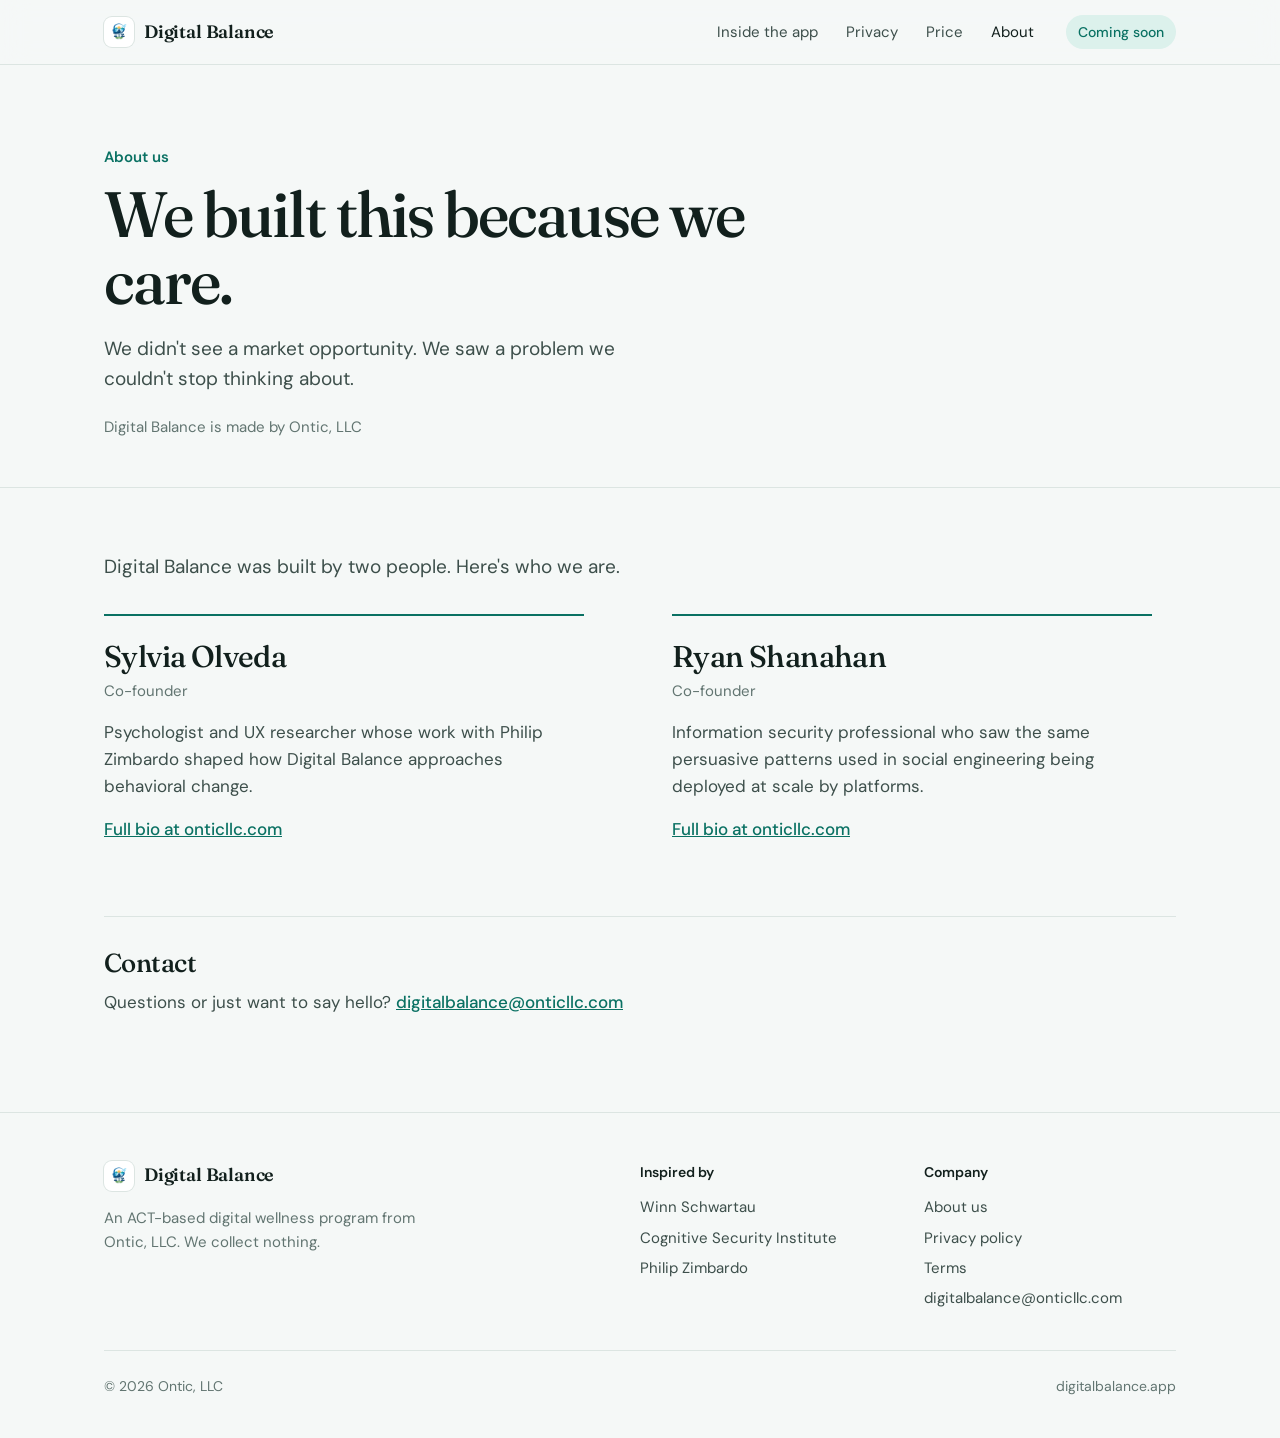
==== commit 1fc08f9f: "fix(site): remove 2Morrow, Inc. credit Co-Authored-By: Claude Opus 5.5 (1M context) <noreply@anthrop" ====
--- a/about.html
+++ b/about.html
@@ -81,7 +81,6 @@
             <li><a href="https://en.wikipedia.org/wiki/Winn_Schwartau" target="_blank" rel="noopener">Winn Schwartau</a></li>
             <li><a href="https://cognitivesecurityinstitute.org" target="_blank" rel="noopener">Cognitive Security Institute</a></li>
             <li><a href="https://en.wikipedia.org/wiki/Philip_Zimbardo" target="_blank" rel="noopener">Philip Zimbardo</a></li>
-            <li><a href="https://www.2morrowinc.com" target="_blank" rel="noopener">2Morrow, Inc.</a></li>
           </ul>
         </div>
         <div>
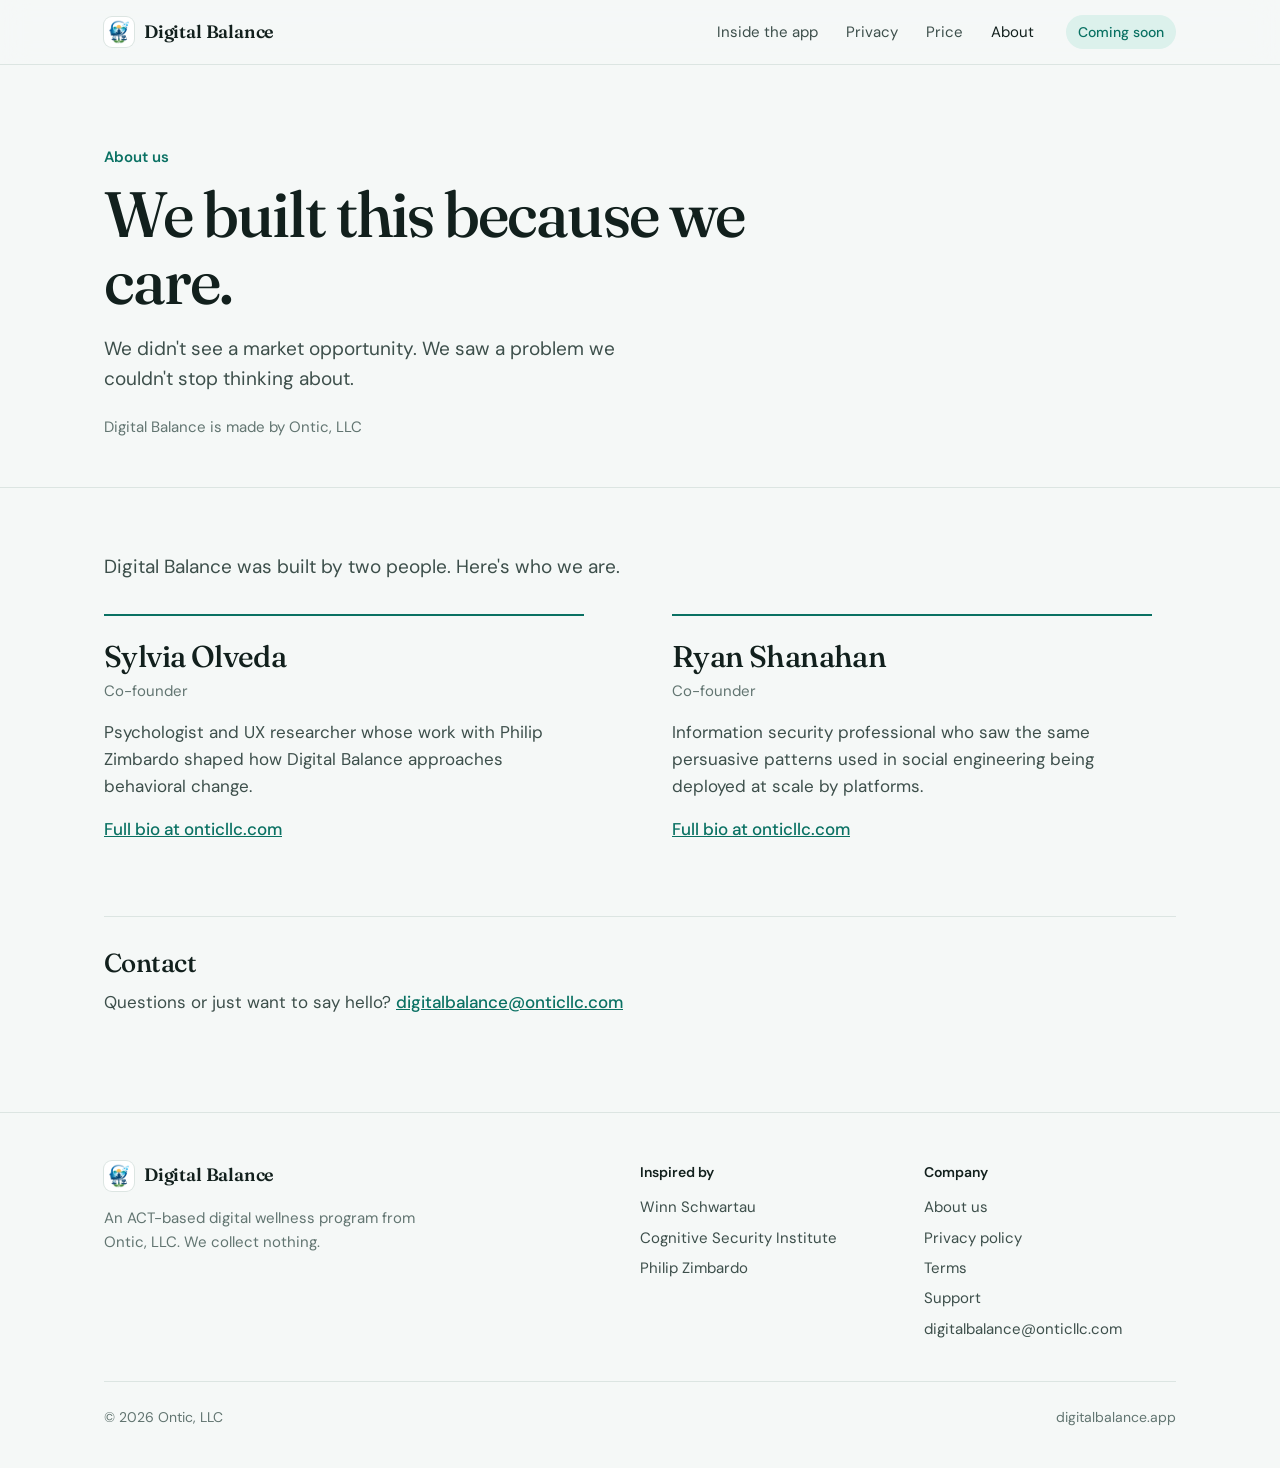
==== commit 1af3722e: "feat(site): add support page and link it from the footer Covers contact, certificate requirements, r" ====
--- a/about.html
+++ b/about.html
@@ -89,6 +89,7 @@
             <li><a href="about.html">About us</a></li>
             <li><a href="privacy.html">Privacy policy</a></li>
             <li><a href="terms.html">Terms</a></li>
+            <li><a href="support.html">Support</a></li>
             <li><a href="mailto:digitalbalance@onticllc.com">digitalbalance@onticllc.com</a></li>
           </ul>
         </div>
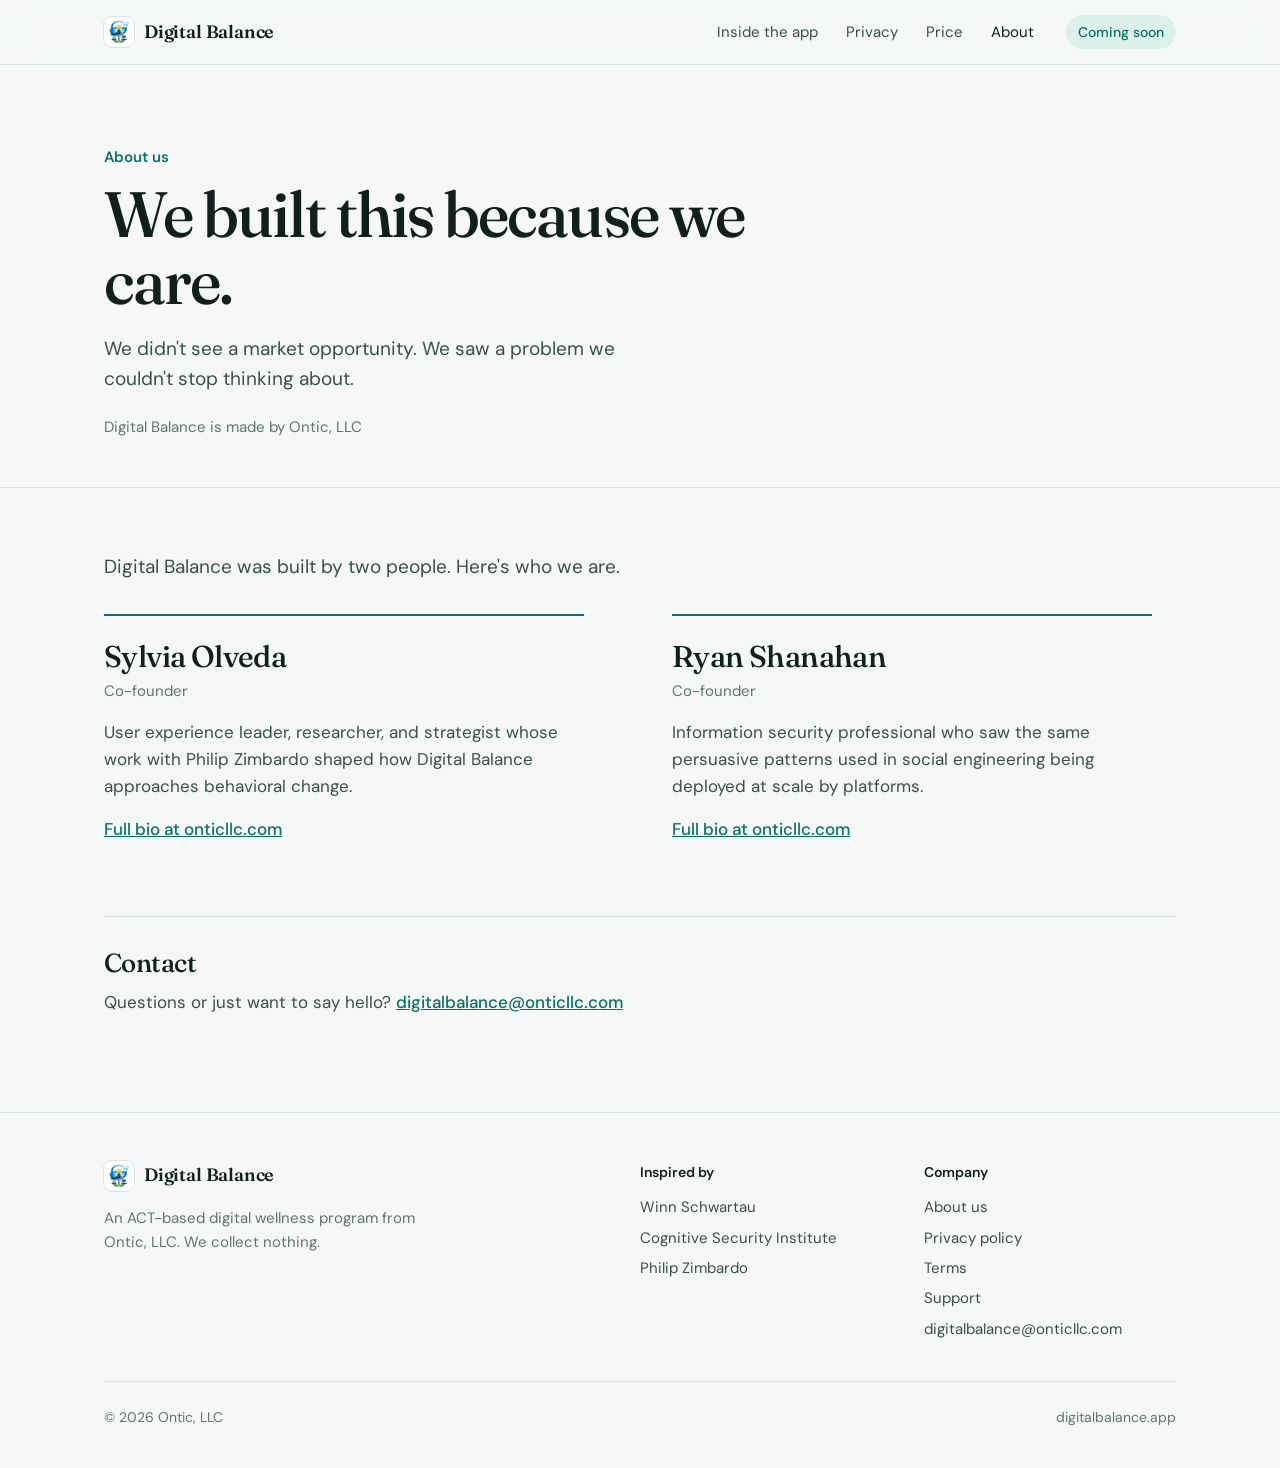
==== commit 02896e12: "fix(site): update Sylvia's bio to user experience leader, researcher, and strategist Co-Authored-By:" ====
--- a/about.html
+++ b/about.html
@@ -51,7 +51,7 @@
         <article class="person">
           <h2>Sylvia Olveda</h2>
           <p class="role">Co-founder</p>
-          <p>Psychologist and UX researcher whose work with Philip Zimbardo shaped how Digital Balance approaches behavioral change.</p>
+          <p>User experience leader, researcher, and strategist whose work with Philip Zimbardo shaped how Digital Balance approaches behavioral change.</p>
           <p><a href="https://onticllc.com/#team">Full bio at onticllc.com</a></p>
         </article>
         <article class="person">
